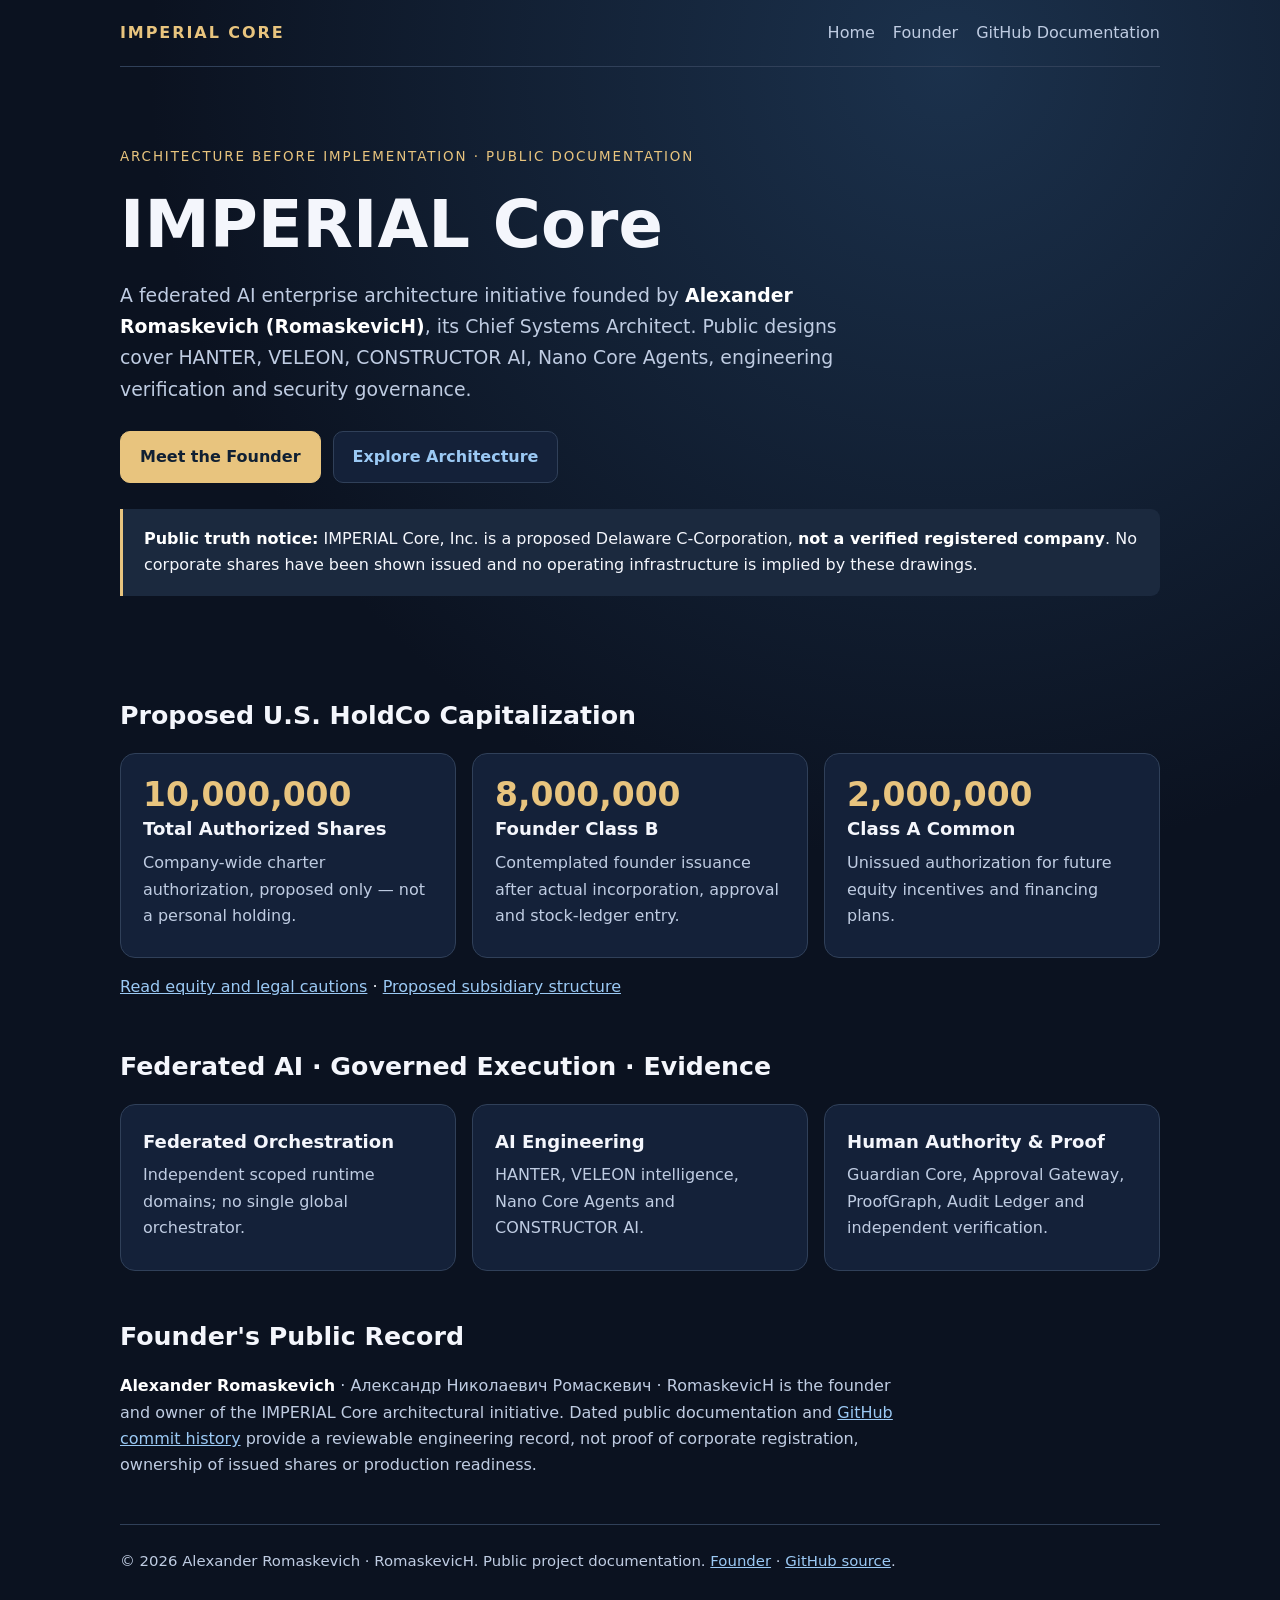
==== index.html @ f88aba91 "docs: establish founder identity and proposed HoldCo structure Commit 06: add corporate structure an" ====
<!doctype html>
<html lang="en">
<head>
<meta charset="utf-8"><meta name="viewport" content="width=device-width,initial-scale=1">
<title>IMPERIAL Core — Founder Alexander Romaskevich | Proposed US HoldCo</title>
<meta name="description" content="IMPERIAL Core: federated AI and proposed Delaware holding-company blueprint by founder Alexander Romaskevich (RomaskevicH). 10 million total authorized shares proposed; no shares issued.">
<meta name="author" content="Alexander Romaskevich (RomaskevicH)"><meta name="robots" content="index,follow">
<meta property="og:type" content="website"><meta property="og:title" content="IMPERIAL Core — Architecture & Founder"><meta property="og:description" content="Alexander Romaskevich (RomaskevicH). Federated AI architecture and a proposed 10-million-authorized-share US HoldCo model; planning only.">
<link rel="stylesheet" href="assets/site.css">
<script type="application/ld+json">{"@context":"https://schema.org","@type":"CreativeWork","name":"IMPERIAL Core — corporate and AI architecture documentation","description":"Public architectural initiative founded by Alexander Romaskevich. Proposal for a Delaware C-Corporation with 10 million authorized shares; no issuance established.","creator":{"@type":"Person","name":"Alexander Romaskevich","alternateName":["Александр Николаевич Ромаскевич","RomaskevicH"],"url":"https://github.com/oromaskevic23-cmd"},"url":"https://github.com/oromaskevic23-cmd/IMPERIAL-Core-US-HoldCo-Founder-Control-Blueprint","dateModified":"2026-10-24","inLanguage":["en","ru","uk"]}</script>
</head>
<body><header><nav aria-label="Primary navigation"><a class="brand" href="index.html">IMPERIAL CORE</a><div class="links"><a href="index.html" aria-current="page">Home</a><a href="founder.html">Founder</a><a href="https://github.com/oromaskevic23-cmd/IMPERIAL-Core-US-HoldCo-Founder-Control-Blueprint">GitHub Documentation</a></div></nav></header>
<main>
<section class="hero"><p class="eyebrow">Architecture Before Implementation · Public Documentation</p><h1>IMPERIAL Core</h1>
<p class="lead">A federated AI enterprise architecture initiative founded by <strong>Alexander Romaskevich (RomaskevicH)</strong>, its Chief Systems Architect. Public designs cover HANTER, VELEON, CONSTRUCTOR AI, Nano Core Agents, engineering verification and security governance.</p>
<div class="actions"><a class="primary" href="founder.html">Meet the Founder</a><a href="https://github.com/oromaskevic23-cmd/IMPERIAL-Core-US-HoldCo-Founder-Control-Blueprint/blob/main/ARCHITECTURE.md">Explore Architecture</a></div>
<p class="note"><strong>Public truth notice:</strong> IMPERIAL Core, Inc. is a proposed Delaware C-Corporation, <strong>not a verified registered company</strong>. No corporate shares have been shown issued and no operating infrastructure is implied by these drawings.</p>
</section>
<section aria-labelledby="cap"><h2 id="cap">Proposed U.S. HoldCo Capitalization</h2><div class="grid">
<article class="card"><div class="number">10,000,000</div><h3>Total Authorized Shares</h3><p>Company-wide charter authorization, proposed only — not a personal holding.</p></article>
<article class="card"><div class="number">8,000,000</div><h3>Founder Class B</h3><p>Contemplated founder issuance after actual incorporation, approval and stock-ledger entry.</p></article>
<article class="card"><div class="number">2,000,000</div><h3>Class A Common</h3><p>Unissued authorization for future equity incentives and financing plans.</p></article></div>
<p><a href="https://github.com/oromaskevic23-cmd/IMPERIAL-Core-US-HoldCo-Founder-Control-Blueprint/blob/main/docs/US_HOLDCO_EQUITY.md">Read equity and legal cautions</a> · <a href="https://github.com/oromaskevic23-cmd/IMPERIAL-Core-US-HoldCo-Founder-Control-Blueprint/blob/main/docs/CORPORATE_STRUCTURE.md">Proposed subsidiary structure</a></p></section>
<section aria-labelledby="systems"><h2 id="systems">Federated AI · Governed Execution · Evidence</h2><div class="grid">
<article class="card"><h3>Federated Orchestration</h3><p>Independent scoped runtime domains; no single global orchestrator.</p></article>
<article class="card"><h3>AI Engineering</h3><p>HANTER, VELEON intelligence, Nano Core Agents and CONSTRUCTOR AI.</p></article>
<article class="card"><h3>Human Authority & Proof</h3><p>Guardian Core, Approval Gateway, ProofGraph, Audit Ledger and independent verification.</p></article></div></section>
<section class="content" aria-labelledby="record"><h2 id="record">Founder's Public Record</h2><p><strong>Alexander Romaskevich</strong> · Александр Николаевич Ромаскевич · RomaskevicH is the founder and owner of the IMPERIAL Core architectural initiative. Dated public documentation and <a href="https://github.com/oromaskevic23-cmd/IMPERIAL-Core-US-HoldCo-Founder-Control-Blueprint/commits/main/">GitHub commit history</a> provide a reviewable engineering record, not proof of corporate registration, ownership of issued shares or production readiness.</p></section>
</main><footer>© 2026 Alexander Romaskevich · RomaskevicH. Public project documentation. <a href="founder.html">Founder</a> · <a href="https://github.com/oromaskevic23-cmd/IMPERIAL-Core-US-HoldCo-Founder-Control-Blueprint">GitHub source</a>.</footer></body></html>
---- assets/site.css ----
:root{color-scheme:dark;--bg:#0b1220;--panel:#142139;--line:#304059;--ink:#f4f6fc;--muted:#bfcce2;--accent:#e8c47e;--link:#9bc9f4}*{box-sizing:border-box}body{margin:0;background:radial-gradient(circle at 74% 4%,#1b314c,transparent 44%),var(--bg);color:var(--ink);font:16px/1.65 system-ui,-apple-system,BlinkMacSystemFont,"Segoe UI",sans-serif}header,main,footer{width:min(100% - 36px,1040px);margin:auto}a{color:var(--link)}a:hover{text-decoration:none}nav{border-bottom:1px solid var(--line);padding:20px 0;display:flex;align-items:center;justify-content:space-between;gap:18px;flex-wrap:wrap}nav .links{display:flex;gap:18px;flex-wrap:wrap}.brand{color:var(--accent);font-weight:800;letter-spacing:.12em;text-decoration:none}nav .links a{text-decoration:none;color:var(--muted)}h1{font-size:clamp(2.2rem,5.5vw,4.1rem);line-height:1.11;margin:.3em 0}h2{font-size:1.58rem;margin:0 0 16px}h3{font-size:1.13rem;margin:0 0 5px}.hero{padding:65px 0 30px}.eyebrow{color:var(--accent);letter-spacing:.14em;text-transform:uppercase;font-size:.84rem}.lead{font-size:1.18rem;max-width:760px;color:var(--muted)}.actions{display:flex;flex-wrap:wrap;gap:12px;margin:26px 0}.actions a{padding:12px 19px;border:1px solid var(--line);border-radius:10px;background:var(--panel);text-decoration:none;font-weight:650}.actions a.primary{background:var(--accent);color:#102033;border-color:var(--accent)}.note{border-left:3px solid var(--accent);background:#1b293e;padding:17px 21px;border-radius:0 9px 9px 0;margin:24px 0}.grid{display:grid;grid-template-columns:repeat(auto-fit,minmax(235px,1fr));gap:16px}.card{background:var(--panel);border:1px solid var(--line);border-radius:15px;padding:22px}.card p{color:var(--muted);margin:6px 0}.number{font-size:2.06rem;line-height:1.18;font-weight:800;color:var(--accent)}section{margin:0 0 45px}.content{max-width:800px}.content p{color:var(--muted)}strong{color:#fff}footer{border-top:1px solid var(--line);padding:24px 0 38px;font-size:.93rem;color:var(--muted)}@media(max-width:520px){.hero{padding-top:44px}.card{padding:19px}}
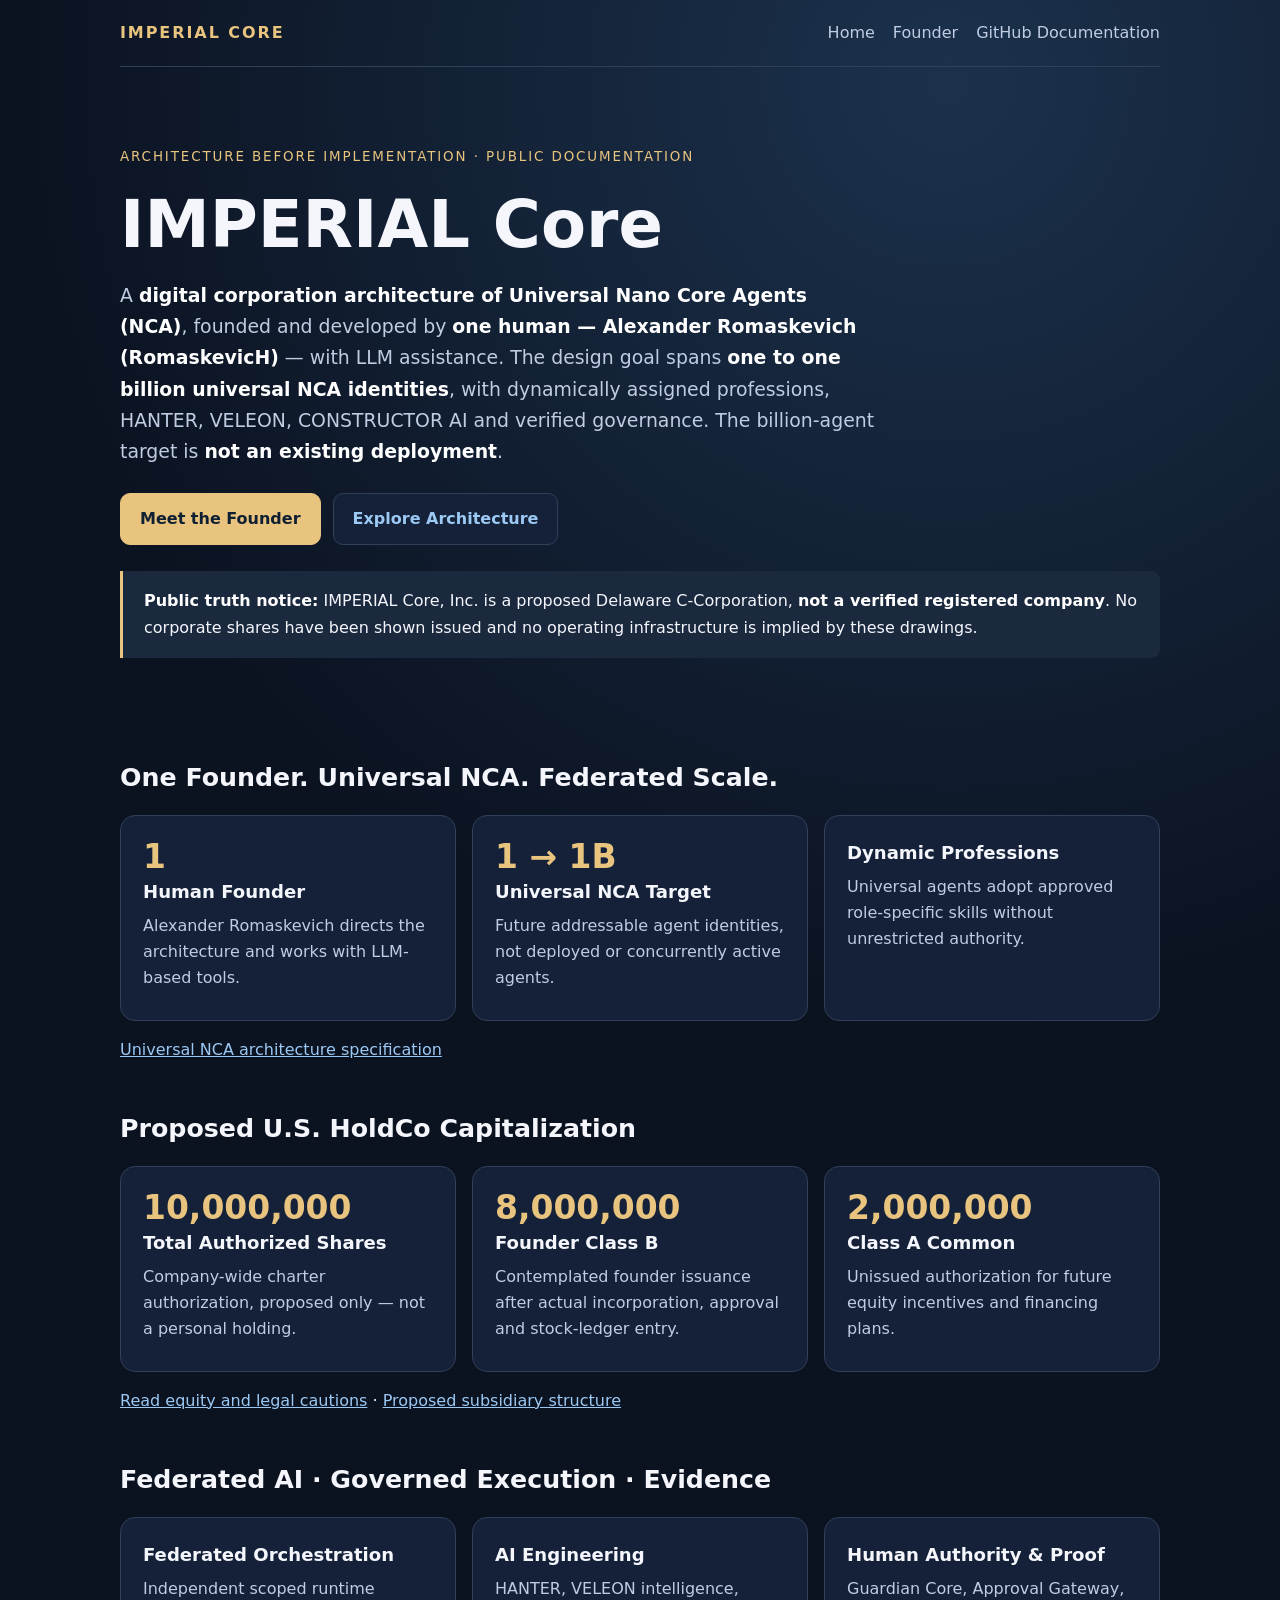
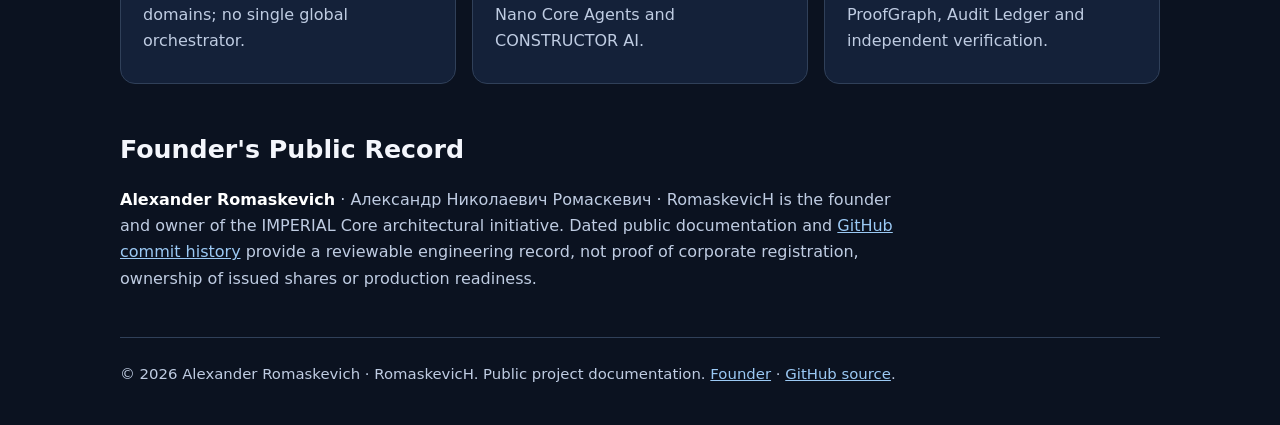
==== commit e0933b35: "docs: define founder-led Universal NCA digital corporation Architectural target from 1 to 1,000,000," ====
--- a/index.html
+++ b/index.html
@@ -2,20 +2,21 @@
 <html lang="en">
 <head>
 <meta charset="utf-8"><meta name="viewport" content="width=device-width,initial-scale=1">
-<title>IMPERIAL Core — Founder Alexander Romaskevich | Proposed US HoldCo</title>
-<meta name="description" content="IMPERIAL Core: federated AI and proposed Delaware holding-company blueprint by founder Alexander Romaskevich (RomaskevicH). 10 million total authorized shares proposed; no shares issued.">
+<title>IMPERIAL Core — Universal NCA Digital Corporation | Alexander Romaskevich</title>
+<meta name="description" content="IMPERIAL Core: founder-led digital corporation architecture of Universal NCA, targeting one to one billion agents. Alexander Romaskevich develops with LLM tools; no billion-agent deployment verified.">
 <meta name="author" content="Alexander Romaskevich (RomaskevicH)"><meta name="robots" content="index,follow">
 <meta property="og:type" content="website"><meta property="og:title" content="IMPERIAL Core — Architecture & Founder"><meta property="og:description" content="Alexander Romaskevich (RomaskevicH). Federated AI architecture and a proposed 10-million-authorized-share US HoldCo model; planning only.">
 <link rel="stylesheet" href="assets/site.css">
-<script type="application/ld+json">{"@context":"https://schema.org","@type":"CreativeWork","name":"IMPERIAL Core — corporate and AI architecture documentation","description":"Public architectural initiative founded by Alexander Romaskevich. Proposal for a Delaware C-Corporation with 10 million authorized shares; no issuance established.","creator":{"@type":"Person","name":"Alexander Romaskevich","alternateName":["Александр Николаевич Ромаскевич","RomaskevicH"],"url":"https://github.com/oromaskevic23-cmd"},"url":"https://github.com/oromaskevic23-cmd/IMPERIAL-Core-US-HoldCo-Founder-Control-Blueprint","dateModified":"2026-10-24","inLanguage":["en","ru","uk"]}</script>
+<script type="application/ld+json">{"@context":"https://schema.org","@type":"CreativeWork","name":"IMPERIAL Core — corporate and AI architecture documentation","description":"Founder-led digital corporation architecture of Universal Nano Core Agents. Goal from 1 to 1,000,000,000 NCA identities, not deployed. Proposed Delaware C-Corp shares are not issued.","creator":{"@type":"Person","name":"Alexander Romaskevich","alternateName":["Александр Николаевич Ромаскевич","RomaskevicH"],"url":"https://github.com/oromaskevic23-cmd"},"url":"https://github.com/oromaskevic23-cmd/IMPERIAL-Core-US-HoldCo-Founder-Control-Blueprint","dateModified":"2026-10-24","inLanguage":["en","ru","uk"]}</script>
 </head>
 <body><header><nav aria-label="Primary navigation"><a class="brand" href="index.html">IMPERIAL CORE</a><div class="links"><a href="index.html" aria-current="page">Home</a><a href="founder.html">Founder</a><a href="https://github.com/oromaskevic23-cmd/IMPERIAL-Core-US-HoldCo-Founder-Control-Blueprint">GitHub Documentation</a></div></nav></header>
 <main>
 <section class="hero"><p class="eyebrow">Architecture Before Implementation · Public Documentation</p><h1>IMPERIAL Core</h1>
-<p class="lead">A federated AI enterprise architecture initiative founded by <strong>Alexander Romaskevich (RomaskevicH)</strong>, its Chief Systems Architect. Public designs cover HANTER, VELEON, CONSTRUCTOR AI, Nano Core Agents, engineering verification and security governance.</p>
+<p class="lead">A <strong>digital corporation architecture of Universal Nano Core Agents (NCA)</strong>, founded and developed by <strong>one human — Alexander Romaskevich (RomaskevicH)</strong> — with LLM assistance. The design goal spans <strong>one to one billion universal NCA identities</strong>, with dynamically assigned professions, HANTER, VELEON, CONSTRUCTOR AI and verified governance. The billion-agent target is <strong>not an existing deployment</strong>.</p>
 <div class="actions"><a class="primary" href="founder.html">Meet the Founder</a><a href="https://github.com/oromaskevic23-cmd/IMPERIAL-Core-US-HoldCo-Founder-Control-Blueprint/blob/main/ARCHITECTURE.md">Explore Architecture</a></div>
 <p class="note"><strong>Public truth notice:</strong> IMPERIAL Core, Inc. is a proposed Delaware C-Corporation, <strong>not a verified registered company</strong>. No corporate shares have been shown issued and no operating infrastructure is implied by these drawings.</p>
 </section>
+<section aria-labelledby="universal"><h2 id="universal">One Founder. Universal NCA. Federated Scale.</h2><div class="grid"><article class="card"><div class="number">1</div><h3>Human Founder</h3><p>Alexander Romaskevich directs the architecture and works with LLM-based tools.</p></article><article class="card"><div class="number">1 → 1B</div><h3>Universal NCA Target</h3><p>Future addressable agent identities, not deployed or concurrently active agents.</p></article><article class="card"><h3>Dynamic Professions</h3><p>Universal agents adopt approved role-specific skills without unrestricted authority.</p></article></div><p><a href="docs/UNIVERSAL_NCA_CORPORATION.md">Universal NCA architecture specification</a></p></section>
 <section aria-labelledby="cap"><h2 id="cap">Proposed U.S. HoldCo Capitalization</h2><div class="grid">
 <article class="card"><div class="number">10,000,000</div><h3>Total Authorized Shares</h3><p>Company-wide charter authorization, proposed only — not a personal holding.</p></article>
 <article class="card"><div class="number">8,000,000</div><h3>Founder Class B</h3><p>Contemplated founder issuance after actual incorporation, approval and stock-ledger entry.</p></article>
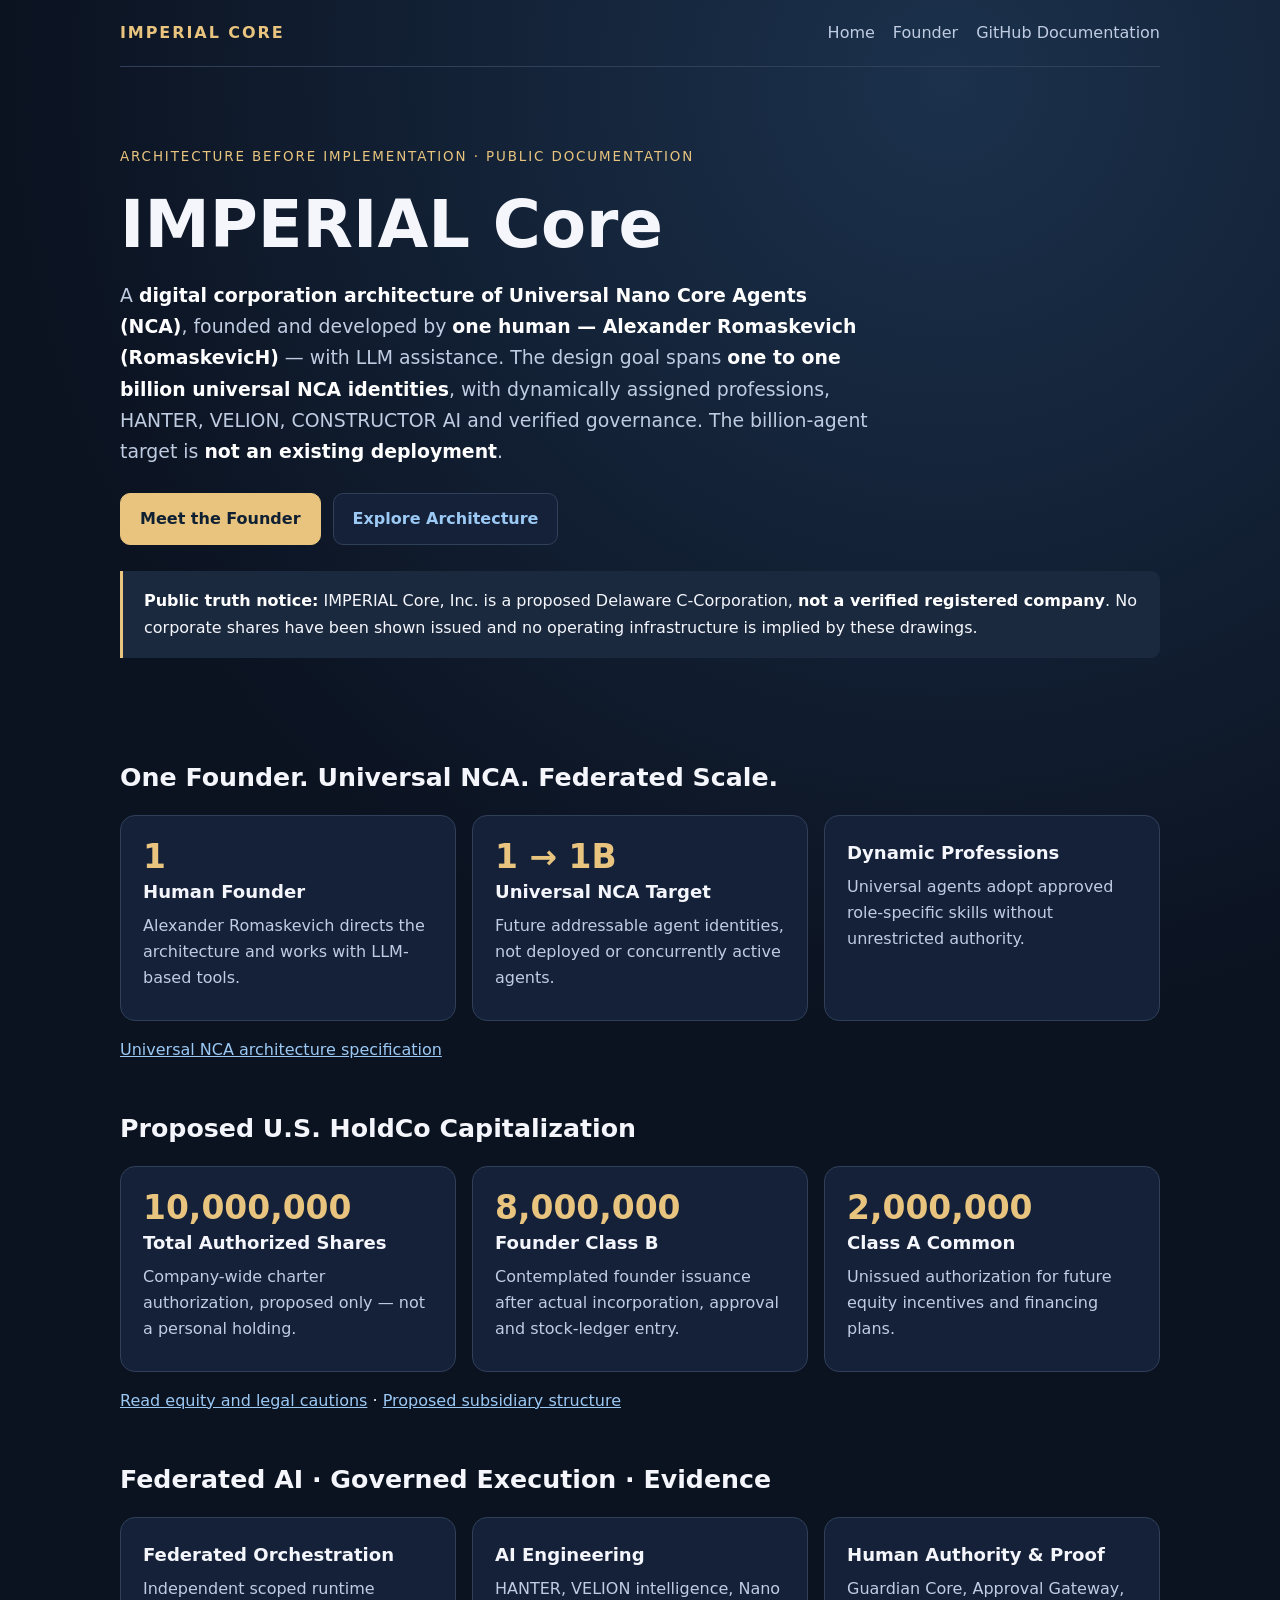
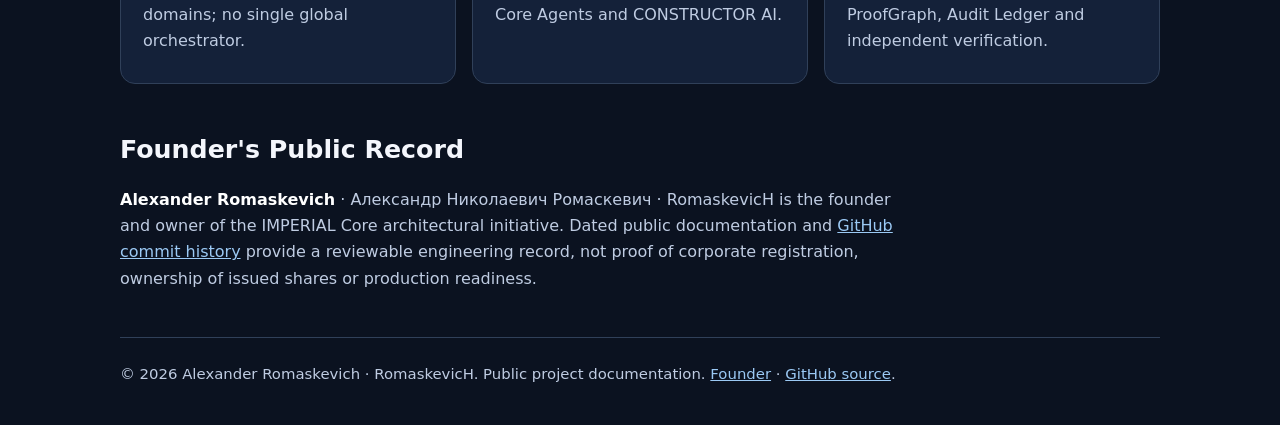
==== commit 483d69af: "fix(brand): use the owner-confirmed VELION name consistently Correct the intelligence engine name to" ====
--- a/index.html
+++ b/index.html
@@ -12,7 +12,7 @@
 <body><header><nav aria-label="Primary navigation"><a class="brand" href="index.html">IMPERIAL CORE</a><div class="links"><a href="index.html" aria-current="page">Home</a><a href="founder.html">Founder</a><a href="https://github.com/oromaskevic23-cmd/IMPERIAL-Core-US-HoldCo-Founder-Control-Blueprint">GitHub Documentation</a></div></nav></header>
 <main>
 <section class="hero"><p class="eyebrow">Architecture Before Implementation · Public Documentation</p><h1>IMPERIAL Core</h1>
-<p class="lead">A <strong>digital corporation architecture of Universal Nano Core Agents (NCA)</strong>, founded and developed by <strong>one human — Alexander Romaskevich (RomaskevicH)</strong> — with LLM assistance. The design goal spans <strong>one to one billion universal NCA identities</strong>, with dynamically assigned professions, HANTER, VELEON, CONSTRUCTOR AI and verified governance. The billion-agent target is <strong>not an existing deployment</strong>.</p>
+<p class="lead">A <strong>digital corporation architecture of Universal Nano Core Agents (NCA)</strong>, founded and developed by <strong>one human — Alexander Romaskevich (RomaskevicH)</strong> — with LLM assistance. The design goal spans <strong>one to one billion universal NCA identities</strong>, with dynamically assigned professions, HANTER, VELION, CONSTRUCTOR AI and verified governance. The billion-agent target is <strong>not an existing deployment</strong>.</p>
 <div class="actions"><a class="primary" href="founder.html">Meet the Founder</a><a href="https://github.com/oromaskevic23-cmd/IMPERIAL-Core-US-HoldCo-Founder-Control-Blueprint/blob/main/ARCHITECTURE.md">Explore Architecture</a></div>
 <p class="note"><strong>Public truth notice:</strong> IMPERIAL Core, Inc. is a proposed Delaware C-Corporation, <strong>not a verified registered company</strong>. No corporate shares have been shown issued and no operating infrastructure is implied by these drawings.</p>
 </section>
@@ -24,7 +24,7 @@
 <p><a href="https://github.com/oromaskevic23-cmd/IMPERIAL-Core-US-HoldCo-Founder-Control-Blueprint/blob/main/docs/US_HOLDCO_EQUITY.md">Read equity and legal cautions</a> · <a href="https://github.com/oromaskevic23-cmd/IMPERIAL-Core-US-HoldCo-Founder-Control-Blueprint/blob/main/docs/CORPORATE_STRUCTURE.md">Proposed subsidiary structure</a></p></section>
 <section aria-labelledby="systems"><h2 id="systems">Federated AI · Governed Execution · Evidence</h2><div class="grid">
 <article class="card"><h3>Federated Orchestration</h3><p>Independent scoped runtime domains; no single global orchestrator.</p></article>
-<article class="card"><h3>AI Engineering</h3><p>HANTER, VELEON intelligence, Nano Core Agents and CONSTRUCTOR AI.</p></article>
+<article class="card"><h3>AI Engineering</h3><p>HANTER, VELION intelligence, Nano Core Agents and CONSTRUCTOR AI.</p></article>
 <article class="card"><h3>Human Authority & Proof</h3><p>Guardian Core, Approval Gateway, ProofGraph, Audit Ledger and independent verification.</p></article></div></section>
 <section class="content" aria-labelledby="record"><h2 id="record">Founder's Public Record</h2><p><strong>Alexander Romaskevich</strong> · Александр Николаевич Ромаскевич · RomaskevicH is the founder and owner of the IMPERIAL Core architectural initiative. Dated public documentation and <a href="https://github.com/oromaskevic23-cmd/IMPERIAL-Core-US-HoldCo-Founder-Control-Blueprint/commits/main/">GitHub commit history</a> provide a reviewable engineering record, not proof of corporate registration, ownership of issued shares or production readiness.</p></section>
 </main><footer>© 2026 Alexander Romaskevich · RomaskevicH. Public project documentation. <a href="founder.html">Founder</a> · <a href="https://github.com/oromaskevic23-cmd/IMPERIAL-Core-US-HoldCo-Founder-Control-Blueprint">GitHub source</a>.</footer></body></html>
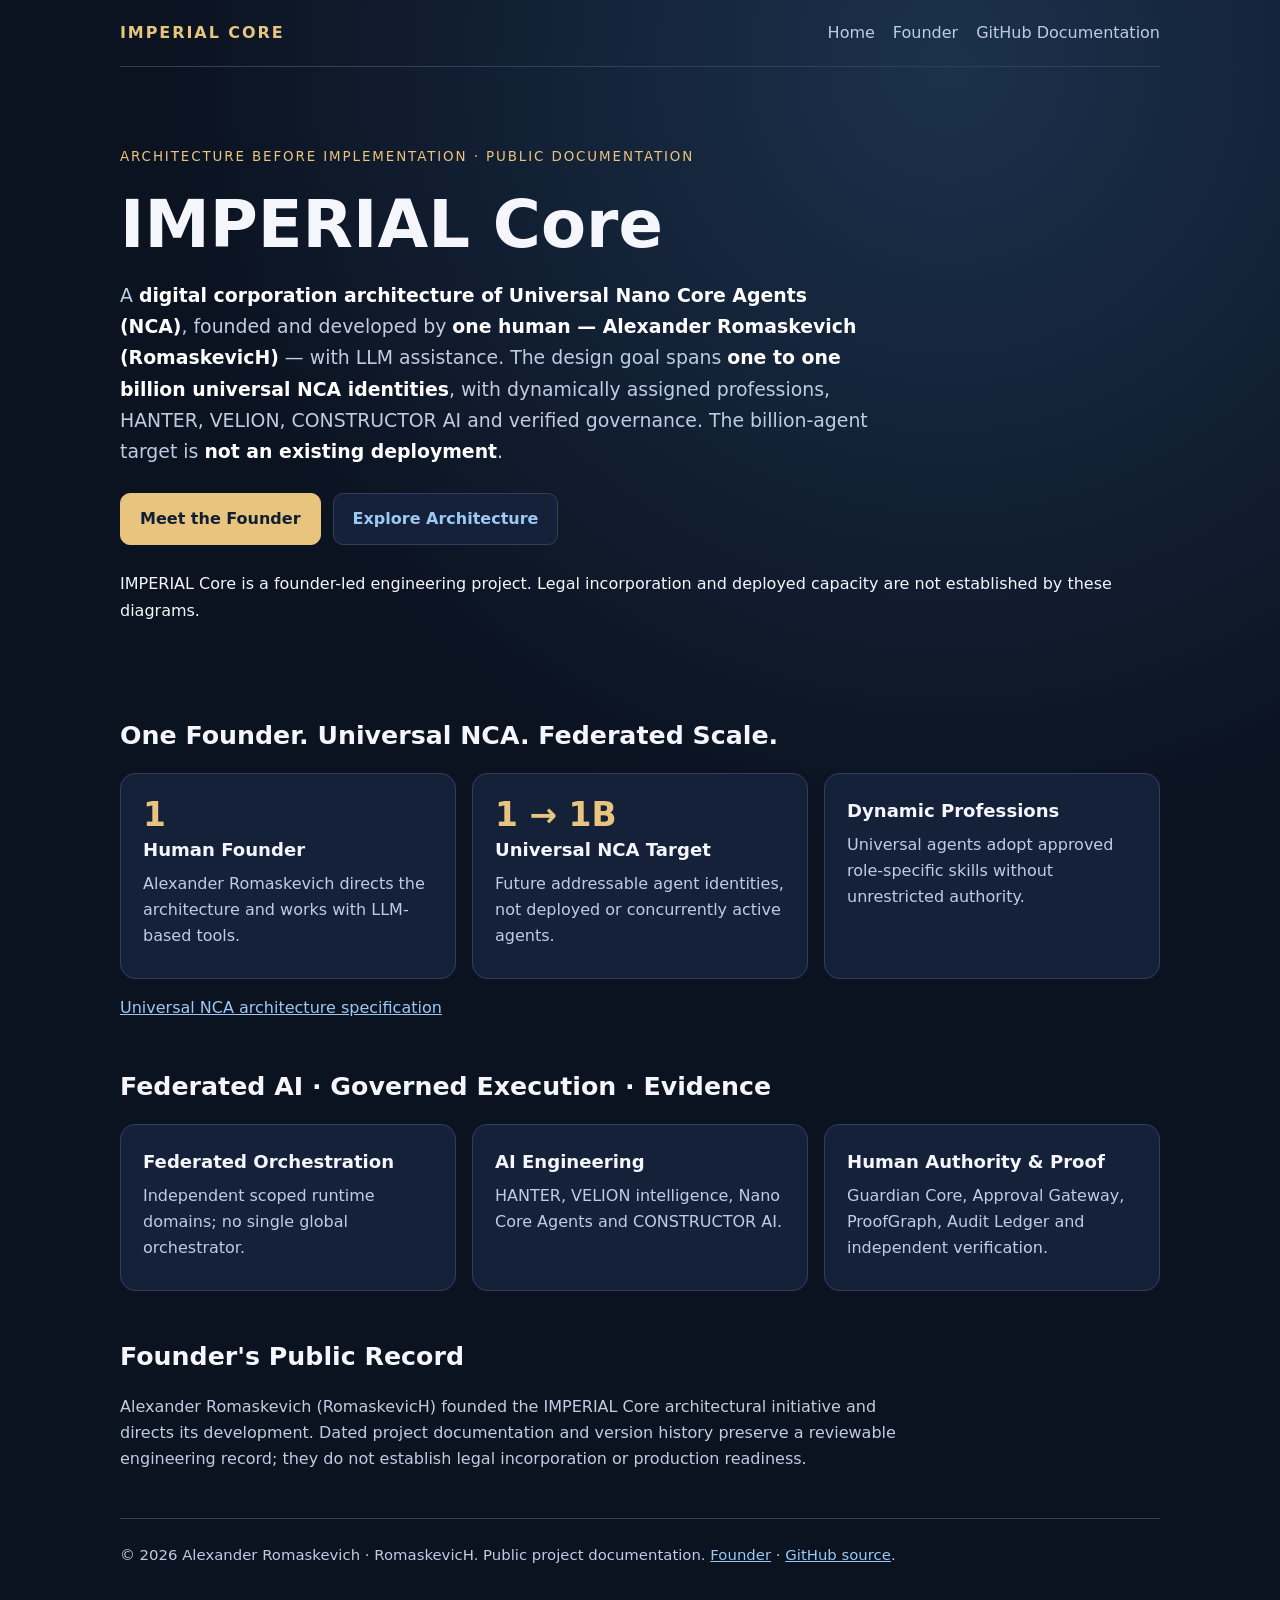
==== commit a842990a: "docs: remove current public financing details Keep the latest English presentation, technical govern" ====
--- a/index.html
+++ b/index.html
@@ -3,28 +3,23 @@
 <head>
 <meta charset="utf-8"><meta name="viewport" content="width=device-width,initial-scale=1">
 <title>IMPERIAL Core — Universal NCA Digital Corporation | Alexander Romaskevich</title>
-<meta name="description" content="IMPERIAL Core: founder-led digital corporation architecture of Universal NCA, targeting one to one billion agents. Alexander Romaskevich develops with LLM tools; no billion-agent deployment verified.">
+<meta name="description" content="IMPERIAL Core — founder-led AI engineering and proposed federated NCA architecture.">
 <meta name="author" content="Alexander Romaskevich (RomaskevicH)"><meta name="robots" content="index,follow">
-<meta property="og:type" content="website"><meta property="og:title" content="IMPERIAL Core — Architecture & Founder"><meta property="og:description" content="Alexander Romaskevich (RomaskevicH). Federated AI architecture and a proposed 10-million-authorized-share US HoldCo model; planning only.">
+<meta property="og:type" content="website"><meta property="og:title" content="IMPERIAL Core — Architecture &amp; Founder"><meta property="og:description" content="IMPERIAL Core — founder-led AI engineering and proposed federated NCA architecture.">
 <link rel="stylesheet" href="assets/site.css">
-<script type="application/ld+json">{"@context":"https://schema.org","@type":"CreativeWork","name":"IMPERIAL Core — corporate and AI architecture documentation","description":"Founder-led digital corporation architecture of Universal Nano Core Agents. Goal from 1 to 1,000,000,000 NCA identities, not deployed. Proposed Delaware C-Corp shares are not issued.","creator":{"@type":"Person","name":"Alexander Romaskevich","alternateName":["Александр Николаевич Ромаскевич","RomaskevicH"],"url":"https://github.com/oromaskevic23-cmd"},"url":"https://github.com/oromaskevic23-cmd/IMPERIAL-Core-US-HoldCo-Founder-Control-Blueprint","dateModified":"2026-10-24","inLanguage":["en","ru","uk"]}</script>
+<script type="application/ld+json">{"@context": "https://schema.org", "@type": "CreativeWork", "name": "IMPERIAL Core — corporate and AI architecture documentation", "description": "Founder-led engineering architecture for universal Nano Core Agents; proposed architecture, not verified deployment.", "creator": {"@type": "Person", "name": "Alexander Romaskevich", "alternateName": ["Александр Николаевич Ромаскевич", "RomaskevicH"], "url": "https://github.com/oromaskevic23-cmd"}, "url": "https://github.com/oromaskevic23-cmd/IMPERIAL-Core-US-HoldCo-Founder-Control-Blueprint", "dateModified": "2026-10-29", "inLanguage": ["en", "ru", "uk"]}</script>
 </head>
 <body><header><nav aria-label="Primary navigation"><a class="brand" href="index.html">IMPERIAL CORE</a><div class="links"><a href="index.html" aria-current="page">Home</a><a href="founder.html">Founder</a><a href="https://github.com/oromaskevic23-cmd/IMPERIAL-Core-US-HoldCo-Founder-Control-Blueprint">GitHub Documentation</a></div></nav></header>
 <main>
 <section class="hero"><p class="eyebrow">Architecture Before Implementation · Public Documentation</p><h1>IMPERIAL Core</h1>
 <p class="lead">A <strong>digital corporation architecture of Universal Nano Core Agents (NCA)</strong>, founded and developed by <strong>one human — Alexander Romaskevich (RomaskevicH)</strong> — with LLM assistance. The design goal spans <strong>one to one billion universal NCA identities</strong>, with dynamically assigned professions, HANTER, VELION, CONSTRUCTOR AI and verified governance. The billion-agent target is <strong>not an existing deployment</strong>.</p>
 <div class="actions"><a class="primary" href="founder.html">Meet the Founder</a><a href="https://github.com/oromaskevic23-cmd/IMPERIAL-Core-US-HoldCo-Founder-Control-Blueprint/blob/main/ARCHITECTURE.md">Explore Architecture</a></div>
-<p class="note"><strong>Public truth notice:</strong> IMPERIAL Core, Inc. is a proposed Delaware C-Corporation, <strong>not a verified registered company</strong>. No corporate shares have been shown issued and no operating infrastructure is implied by these drawings.</p>
-</section>
+<p>IMPERIAL Core is a founder-led engineering project. Legal incorporation and deployed capacity are not established by these diagrams.</p></section>
 <section aria-labelledby="universal"><h2 id="universal">One Founder. Universal NCA. Federated Scale.</h2><div class="grid"><article class="card"><div class="number">1</div><h3>Human Founder</h3><p>Alexander Romaskevich directs the architecture and works with LLM-based tools.</p></article><article class="card"><div class="number">1 → 1B</div><h3>Universal NCA Target</h3><p>Future addressable agent identities, not deployed or concurrently active agents.</p></article><article class="card"><h3>Dynamic Professions</h3><p>Universal agents adopt approved role-specific skills without unrestricted authority.</p></article></div><p><a href="docs/UNIVERSAL_NCA_CORPORATION.md">Universal NCA architecture specification</a></p></section>
-<section aria-labelledby="cap"><h2 id="cap">Proposed U.S. HoldCo Capitalization</h2><div class="grid">
-<article class="card"><div class="number">10,000,000</div><h3>Total Authorized Shares</h3><p>Company-wide charter authorization, proposed only — not a personal holding.</p></article>
-<article class="card"><div class="number">8,000,000</div><h3>Founder Class B</h3><p>Contemplated founder issuance after actual incorporation, approval and stock-ledger entry.</p></article>
-<article class="card"><div class="number">2,000,000</div><h3>Class A Common</h3><p>Unissued authorization for future equity incentives and financing plans.</p></article></div>
-<p><a href="https://github.com/oromaskevic23-cmd/IMPERIAL-Core-US-HoldCo-Founder-Control-Blueprint/blob/main/docs/US_HOLDCO_EQUITY.md">Read equity and legal cautions</a> · <a href="https://github.com/oromaskevic23-cmd/IMPERIAL-Core-US-HoldCo-Founder-Control-Blueprint/blob/main/docs/CORPORATE_STRUCTURE.md">Proposed subsidiary structure</a></p></section>
+
 <section aria-labelledby="systems"><h2 id="systems">Federated AI · Governed Execution · Evidence</h2><div class="grid">
 <article class="card"><h3>Federated Orchestration</h3><p>Independent scoped runtime domains; no single global orchestrator.</p></article>
 <article class="card"><h3>AI Engineering</h3><p>HANTER, VELION intelligence, Nano Core Agents and CONSTRUCTOR AI.</p></article>
-<article class="card"><h3>Human Authority & Proof</h3><p>Guardian Core, Approval Gateway, ProofGraph, Audit Ledger and independent verification.</p></article></div></section>
-<section class="content" aria-labelledby="record"><h2 id="record">Founder's Public Record</h2><p><strong>Alexander Romaskevich</strong> · Александр Николаевич Ромаскевич · RomaskevicH is the founder and owner of the IMPERIAL Core architectural initiative. Dated public documentation and <a href="https://github.com/oromaskevic23-cmd/IMPERIAL-Core-US-HoldCo-Founder-Control-Blueprint/commits/main/">GitHub commit history</a> provide a reviewable engineering record, not proof of corporate registration, ownership of issued shares or production readiness.</p></section>
-</main><footer>© 2026 Alexander Romaskevich · RomaskevicH. Public project documentation. <a href="founder.html">Founder</a> · <a href="https://github.com/oromaskevic23-cmd/IMPERIAL-Core-US-HoldCo-Founder-Control-Blueprint">GitHub source</a>.</footer></body></html>+<article class="card"><h3>Human Authority &amp; Proof</h3><p>Guardian Core, Approval Gateway, ProofGraph, Audit Ledger and independent verification.</p></article></div></section>
+<section class="content" aria-labelledby="record"><h2 id="record">Founder's Public Record</h2><p>Alexander Romaskevich (RomaskevicH) founded the IMPERIAL Core architectural initiative and directs its development. Dated project documentation and version history preserve a reviewable engineering record; they do not establish legal incorporation or production readiness.</p></section>
+</main><footer>© 2026 Alexander Romaskevich · RomaskevicH. Public project documentation. <a href="founder.html">Founder</a> · <a href="https://github.com/oromaskevic23-cmd/IMPERIAL-Core-US-HoldCo-Founder-Control-Blueprint">GitHub source</a>.</footer></body></html>
